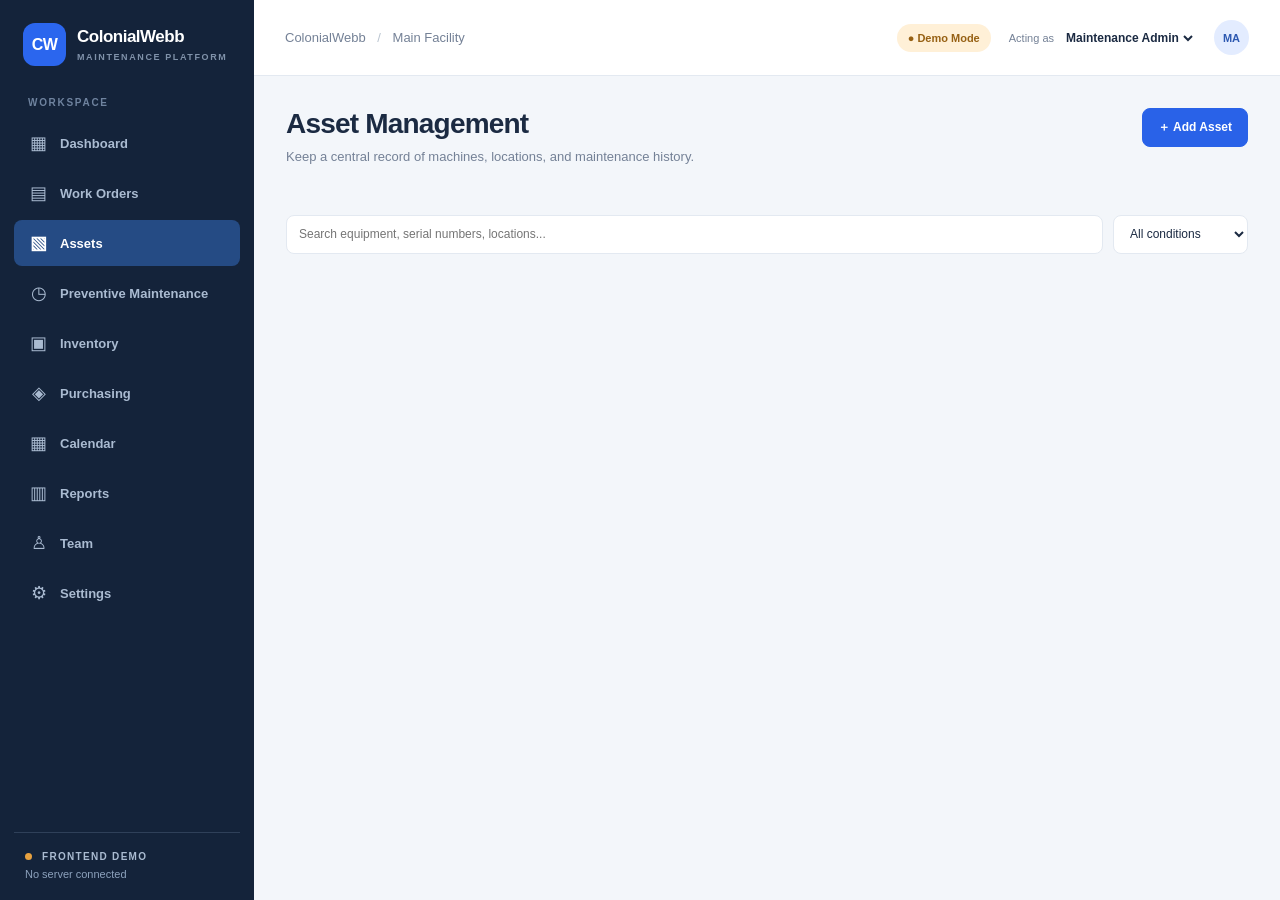
==== ColonialWebbCMMS/assets.html @ 27e4a7b9 "Add files via upload" ====
<!DOCTYPE html>
<html lang="en">
<head>
  <meta charset="UTF-8">
  <meta name="viewport" content="width=device-width, initial-scale=1.0">
  <meta name="description" content="ColonialWebb CMMS frontend prototype">
  <title>Assets · ColonialWebb CMMS</title>
  <link rel="stylesheet" href="css/styles.css">
</head>
<body data-page="assets">
  <!-- Shared sidebar and header are generated by js/app.js. -->
  <div class="app-shell">
    <aside id="sidebar" aria-label="Sidebar"></aside>
    <div class="main-column">
      <header id="topbar"></header>
      <main class="page-container">

<section class="page-heading"><div><h1>Asset Management</h1><p class="page-subtitle">Keep a central record of machines, locations, and maintenance history.</p></div><button class="button button-primary" id="new-asset">＋ Add Asset</button></section>
<section class="metrics" id="asset-metrics"></section>
<div class="toolbar"><input class="search" id="asset-search" placeholder="Search equipment, serial numbers, locations..."><select class="filter" id="asset-filter"><option value="">All conditions</option><option>Operational</option><option>Needs Attention</option><option>Down</option><option>Retired</option></select></div><section class="asset-grid" id="asset-grid"></section>
      </main>
    </div>
  </div>
  <div id="modal-root"></div>
  <div id="toast" role="status" aria-live="polite"></div>

  <!-- All scripts are local. No server, build tools or CDN needed. -->
  <script src="js/seed.js" defer></script>
  <script src="js/store.js" defer></script>
  <script src="js/app.js" defer></script>
  <script src="js/pages/assets.js" defer></script>
</body>
</html>
---- ColonialWebbCMMS/css/styles.css ----
/* ==========================================================
   COLONIALWEBB CMMS — SHARED STYLES
   Edit brand colors in :root; styles apply to every page.
   ========================================================== */
:root {
  --navy: #14233a; --navy-deep: #0d192b; --navy-hover: #223754;
  --blue: #2962e8; --blue-hover: #1e4fc7; --page: #f3f6fa;
  --card: #ffffff; --text: #1b2a42; --muted: #748196;
  --line: #e3e9f1; --table-head: #f7f9fc; --shadow: 0 4px 18px rgba(22,42,70,.035);
  --green: #15805c; --amber: #bb7517; --red: #c83c45;
}
:root[data-theme="dark"] {
  --page: #111a2a; --card: #192639; --text: #e7edf8;
  --muted: #9aacc3; --line: #304158; --table-head: #203149;
  --shadow: none;
}
* { box-sizing: border-box; }
html { scroll-behavior: smooth; }
body { margin: 0; background: var(--page); color: var(--text); font-family: Inter, -apple-system, BlinkMacSystemFont, "Segoe UI", sans-serif; font-size: 14px; }
button, input, select, textarea { font: inherit; }
a { color: inherit; text-decoration: none; }
button { cursor: pointer; }
button:disabled { opacity: .55; cursor: not-allowed; }
.app-shell { display: flex; min-height: 100vh; }
#sidebar { width: 254px; min-width: 254px; background: var(--navy); color: #aabbd1; display: flex; flex-direction: column; padding: 23px 14px 16px; }
.brand { display: flex; align-items: center; gap: 11px; padding: 0 9px 31px; color: white; }
.brand-logo { background: #2b66ee; width: 43px; height: 43px; display: grid; place-items: center; flex-shrink: 0; border-radius: 12px; font-size: 16px; font-weight: 800; letter-spacing: -.7px; }
.brand strong { display: block; font-size: 17px; font-weight: 750; letter-spacing: -.5px; }
.brand small { display: block; color: #8092aa; letter-spacing: 1.6px; font-size: 9px; margin-top: 5px; font-weight: 700; }
.sidebar-label { padding: 0 14px; margin-bottom: 12px; letter-spacing: 1.7px; color: #6f839f; font-size: 10px; font-weight: 800; }
.sidebar-navigation { display: flex; flex-direction: column; gap: 4px; }
.nav-link { display: flex; align-items: center; gap: 12px; border-radius: 8px; padding: 12px 15px; font-size: 13px; font-weight: 550; }
.nav-link:hover { color: #fff; background: var(--navy-hover); }
.nav-link.active { background: #254b84; color: white; font-weight: 700; }
.nav-icon { width: 19px; font-size: 18px; text-align: center; }
.sidebar-bottom { margin-top: auto; border-top: 1px solid #2f4059; padding: 18px 11px 4px; font-size: 10px; letter-spacing: 1.3px; font-weight: 800; }
.sidebar-bottom small { display: block; color: #8da2bd; font-size: 11px; letter-spacing: 0; font-weight: 400; margin-top: 6px; }
.sidebar-status-dot { display: inline-block; border-radius: 50%; width: 7px; height: 7px; background: #e7a140; margin-right: 6px; }
.main-column { flex: 1; min-width: 0; }
#topbar { min-height: 76px; background: var(--card); display: flex; align-items: center; justify-content: space-between; gap: 10px; padding: 14px 31px; border-bottom: 1px solid var(--line); }
.breadcrumb { color: var(--muted); font-size: 13px; }
.breadcrumb span { margin: 0 8px; color: #b9c4d0; }
.topbar-actions { display: flex; gap: 18px; align-items: center; }
.demo-pill { font-size: 11px; font-weight: 750; color: #976114; background: #fff0d7; padding: 8px 11px; border-radius: 100px; white-space: nowrap; }
.user-switch { display: flex; gap: 8px; align-items: center; }
.user-switch span { font-size: 11px; color: var(--muted); }
.user-switch select { max-width: 180px; border: 0; background: var(--card); color: var(--text); font-size: 12px; font-weight: 700; cursor: pointer; }
.avatar { width: 35px; height: 35px; display: grid; place-items: center; background: #e3ecff; color: #2d59b1; font-size: 11px; font-weight: 800; border-radius: 50%; }
.page-container { max-width: 1660px; margin: auto; padding: 32px; }
.page-heading { display: flex; justify-content: space-between; align-items: flex-start; gap: 18px; margin: 0 0 26px; }
h1,h2,h3,h4,p { margin-top: 0; }
h1 { font-size: 28px; letter-spacing: -.8px; margin-bottom: 7px; }
.page-subtitle { color: var(--muted); line-height: 1.5; font-size: 13px; margin-bottom: 0; }
h2 { font-size: 20px; letter-spacing: -.3px; }
h3 { font-size: 16px; }
h4 { font-size: 13px; }
.button-row { display: flex; align-items: center; gap: 9px; flex-wrap: wrap; }
.button { display: inline-flex; justify-content: center; align-items: center; gap: 8px; border: 1px solid transparent; border-radius: 8px; padding: 10px 15px; min-height: 39px; font-size: 12px; font-weight: 700; white-space: nowrap; }
.button-primary { background: var(--blue); border-color: var(--blue); color: white; }
.button-primary:hover { background: var(--blue-hover); }
.button-outline { color: var(--text); background: var(--card); border-color: var(--line); }
.button-outline:hover { border-color: #94b3e9; }
.button-danger { color: #b92e3c; background: #fff1f2; border: 1px solid #f5d3d7; }
.button-small { padding: 6px 10px; min-height: 30px; font-size: 11px; }
.button-link { background: none; border: 0; color: var(--blue); padding: 0; font-size: 12px; font-weight: 700; }
.button-link:hover { text-decoration: underline; }
.card, .table-card { background: var(--card); border: 1px solid var(--line); border-radius: 12px; box-shadow: var(--shadow); }
.card { padding: 23px; }
.metrics { display: grid; grid-template-columns: repeat(4, minmax(0,1fr)); gap: 17px; margin-bottom: 22px; }
.metric { padding: 20px; }
.metric-head { display: flex; align-items: center; justify-content: space-between; gap: 8px; }
.metric-label { color: var(--muted); font-size: 12px; font-weight: 550; }
.metric-icon { width: 40px; height: 40px; display: grid; place-items: center; border-radius: 10px; background: #eaf0ff; color: #2862de; font-size: 21px; }
.metric-icon.amber { background: #fff3e4; color: var(--amber); }
.metric-icon.red { background: #fff0f1; color: var(--red); }
.metric-icon.green { background: #e3f7ef; color: var(--green); }
.metric-value { font-size: 32px; font-weight: 780; letter-spacing: -1px; margin-top: 13px; }
.metric-foot { margin-top: 7px; font-size: 11px; color: var(--muted); }
.section-grid { display: grid; grid-template-columns: 1.45fr 1fr; gap: 20px; margin-bottom: 20px; }
.section-grid.equal { grid-template-columns: 1fr 1fr; }
.section-head { display: flex; align-items: center; justify-content: space-between; gap: 12px; margin-bottom: 17px; }
.section-head h2, .section-head h3 { margin: 0; }
.section-head p { color: var(--muted); margin: 5px 0 0; font-size: 12px; }
.text-muted { color: var(--muted); }
.small { font-size: 12px; }
.tiny { font-size: 11px; }
.flex-between { display: flex; justify-content: space-between; align-items: center; gap: 12px; }
.flex-wrap { flex-wrap: wrap; }
.text-right { text-align: right; }
.mb-20 { margin-bottom: 20px; }
.mb-12 { margin-bottom: 12px; }
.mt-16 { margin-top: 16px; }
.table-card { overflow: hidden; margin-bottom: 20px; }
.table-header { padding: 21px 22px; display: flex; align-items: center; justify-content: space-between; gap: 15px; border-bottom: 1px solid var(--line); }
.table-header h2, .table-header h3 { margin: 0; }
.table-header p { font-size: 12px; color: var(--muted); margin: 6px 0 0; }
.table-scroll { width: 100%; overflow-x: auto; }
table { width: 100%; border-collapse: collapse; }
th { text-transform: uppercase; color: var(--muted); background: var(--table-head); letter-spacing: .6px; font-size: 10px; font-weight: 800; white-space: nowrap; }
tr { border-bottom: 1px solid var(--line); }
tbody tr:last-child { border-bottom: 0; }
tbody tr:hover { background: rgba(90,130,200,.035); }
th,td { padding: 15px 17px; text-align: left; vertical-align: middle; }
td { font-size: 12px; }
.cell-title { font-weight: 700; }
.cell-id { color: var(--blue); font-weight: 700; white-space: nowrap; }
.cell-nowrap { white-space: nowrap; }
.cell-secondary { color: var(--muted); display: block; font-size: 11px; margin-top: 4px; }
.badge { display: inline-block; border-radius: 6px; padding: 5px 9px; font-size: 10px; line-height: 1.3; font-weight: 800; white-space: nowrap; }
.badge-green { color: #087e54; background: #dcf5e9; }
.badge-blue { color: #265cbd; background: #e7efff; }
.badge-amber { color: #9e610e; background: #fff0d9; }
.badge-red { color: #b52f3b; background: #ffe8eb; }
.badge-purple { color: #7547b3; background: #f0e8fd; }
.badge-gray { color: #596c83; background: #eaf0f5; }
.toolbar { display: flex; gap: 10px; flex-wrap: wrap; align-items: center; margin-bottom: 18px; }
.search, .filter, .form-field input, .form-field select, .form-field textarea { border: 1px solid var(--line); border-radius: 8px; background: var(--card); color: var(--text); padding: 10px 12px; outline: none; font-size: 12px; min-height: 39px; }
.search:focus, .filter:focus, .form-field input:focus, .form-field select:focus, .form-field textarea:focus { border-color: #6b96ed; box-shadow: 0 0 0 3px rgba(40,100,220,.09); }
.search { flex: 1; min-width: 200px; }
.filter { min-width: 135px; }
.note { color: var(--muted); font-size: 12px; line-height: 1.6; }
.note-box { background: var(--table-head); border: 1px solid var(--line); border-radius: 9px; padding: 14px 16px; font-size: 12px; line-height: 1.7; color: var(--muted); }
.note-box strong { color: var(--text); }
.empty-state { text-align: center; padding: 38px 22px; color: var(--muted); }
.empty-icon { font-size: 31px; margin-bottom: 12px; opacity: .55; }
.empty-state h3 { color: var(--text); margin: 0 0 6px; }
.empty-state p { margin-bottom: 0; }
.line-list { list-style: none; margin: 0; padding: 0; }
.line-list li { padding: 13px 0; border-bottom: 1px solid var(--line); }
.line-list li:last-child { border-bottom: none; }
.list-title { font-size: 12px; font-weight: 700; }
.list-meta { color: var(--muted); font-size: 11px; margin-top: 6px; }
.activity-dot { width: 8px; height: 8px; border-radius: 50%; background: var(--blue); flex: 0 0 auto; margin-top: 5px; }
.activity-row { display: flex; gap: 12px; padding: 12px 0; border-bottom: 1px solid var(--line); }
.activity-row:last-child { border-bottom: 0; }
.bar-chart { display: flex; align-items: end; gap: 13px; height: 186px; padding: 16px 4px 0; border-bottom: 1px solid var(--line); }
.bar-group { flex: 1; min-width: 0; display: flex; height: 100%; align-items: end; justify-content: center; gap: 4px; }
.bar { width: 28%; min-width: 7px; max-width: 23px; background: #bbcff9; border-radius: 5px 5px 0 0; min-height: 2px; }
.bar.done { background: var(--blue); }
.bar-labels { display: flex; justify-content: space-around; margin-top: 9px; color: var(--muted); font-size: 10px; }
.chart-key { color: var(--muted); margin-top: 18px; display: flex; gap: 19px; font-size: 11px; }
.key-dot { width: 10px; height: 10px; display: inline-block; vertical-align: middle; border-radius: 2px; background: var(--blue); margin-right: 5px; }
.key-dot.light { background: #bbcff9; }
.asset-grid { display: grid; grid-template-columns: repeat(3, minmax(0,1fr)); gap: 17px; }
.asset-card { padding: 22px; }
.asset-icon { width: 45px; height: 45px; display: grid; place-items: center; border-radius: 11px; color: #356bdd; background: #eaf1ff; font-size: 22px; margin-bottom: 18px; }
.asset-card h3 { margin-bottom: 7px; }
.asset-bottom { margin-top: 18px; padding-top: 14px; border-top: 1px solid var(--line); }
.asset-bottom .tiny { display: block; margin-bottom: 5px; }
.progress-track { height: 10px; background: var(--line); border-radius: 10px; overflow: hidden; }
.progress-fill { height: 100%; background: var(--blue); border-radius: inherit; }
.progress-row { margin: 20px 0; }
.progress-label { display: flex; justify-content: space-between; gap: 14px; font-size: 12px; margin-bottom: 9px; }
.calendar-layout { display: grid; grid-template-columns: minmax(0,1.7fr) minmax(250px,.8fr); gap: 20px; }
.calendar-grid { display: grid; grid-template-columns: repeat(7, minmax(0,1fr)); gap: 6px; }
.calendar-weekday { text-align: center; padding: 10px 0; font-size: 10px; font-weight: 800; color: var(--muted); }
.calendar-day { position: relative; min-height: 90px; display: flex; flex-direction: column; align-items: flex-start; gap: 7px; padding: 10px; border: 1px solid var(--line); background: var(--card); color: var(--text); border-radius: 7px; font-size: 12px; text-align: left; }
.calendar-day:hover { border-color: #88aeeb; }
.calendar-day.selected { outline: 2px solid var(--blue); outline-offset: -2px; }
.calendar-day.today .calendar-number { background: var(--blue); color: white; padding: 4px 7px; border-radius: 5px; }
.calendar-day.outside { opacity: .35; }
.calendar-events { display: flex; flex-wrap: wrap; gap: 4px; }
.event-count { font-size: 10px; padding: 4px 6px; border-radius: 4px; color: #215ac0; background: #eaf1ff; }
.event-count.pm { color: #a46719; background: #fff2e1; }
.modal-backdrop { position: fixed; inset: 0; background: rgba(8,18,32,.65); display: flex; align-items: center; justify-content: center; padding: 18px; z-index: 100; }
.modal-card { width: 100%; max-width: 660px; max-height: min(92vh,900px); display: flex; flex-direction: column; border-radius: 14px; background: var(--card); box-shadow: 0 25px 90px rgba(0,0,0,.2); }
.modal-heading { padding: 22px 24px 16px; border-bottom: 1px solid var(--line); display: flex; align-items: center; justify-content: space-between; gap: 15px; }
.modal-heading h2 { margin: 0; }
.icon-button { border: 0; background: transparent; color: var(--muted); font-size: 17px; padding: 5px; }
#modal-form { min-height: 0; overflow: auto; }
.modal-body { padding: 21px 24px; display: grid; grid-template-columns: repeat(2,minmax(0,1fr)); gap: 16px; }
.form-field { display: flex; flex-direction: column; gap: 7px; min-width: 0; }
.form-field span { font-size: 11px; font-weight: 750; }
.form-field input,.form-field select,.form-field textarea { width: 100%; }
.form-field textarea { resize: vertical; min-height: 75px; }
.full { grid-column: 1/-1; }
.modal-footer { display: flex; justify-content: flex-end; gap: 9px; padding: 16px 24px 22px; border-top: 1px solid var(--line); }
.toast { display: none; position: fixed; right: 22px; bottom: 22px; z-index: 150; padding: 15px 19px; background: #183757; color: white; box-shadow: 0 8px 25px rgba(0,0,0,.14); border-radius: 9px; font-size: 12px; max-width: min(90vw, 380px); }
.toast.show { display: block; }
.toast.danger { background: #aa3140; }
.summary-pair { display: grid; grid-template-columns: 130px 1fr; gap: 10px 15px; font-size: 12px; }
.summary-pair dt { color: var(--muted); }
.summary-pair dd { margin: 0; font-weight: 600; overflow-wrap: anywhere; }
.settings-box { max-width: 800px; }
.danger-zone { border-color: #eab3bc; }
@media (max-width: 1250px) { .metrics { grid-template-columns: repeat(2,minmax(0,1fr)); } .asset-grid { grid-template-columns: repeat(2,minmax(0,1fr)); } }
@media (max-width: 930px) { #sidebar { width: 208px; min-width: 208px; } .page-container { padding: 24px; } .section-grid,.section-grid.equal,.calendar-layout { grid-template-columns: 1fr; } }
@media (max-width: 690px) { .app-shell { display: block; } #sidebar { width: 100%; min-width: 0; padding: 12px; } .brand { padding: 0 3px 12px; } .sidebar-label,.sidebar-bottom { display: none; } .sidebar-navigation { flex-direction: row; overflow-x: auto; } .nav-link { flex: 0 0 auto; padding: 9px 12px; font-size: 12px; } .nav-icon { display: none; } #topbar { padding: 10px 16px; min-height: 62px; } .user-switch span, .breadcrumb, .avatar { display: none; } .topbar-actions { margin-left: auto; gap: 8px; } .page-container { padding: 20px 14px; } .page-heading { flex-direction: column; align-items: stretch; } h1 { font-size: 23px; } .asset-grid { grid-template-columns: 1fr; } .calendar-day { min-height: 61px; padding: 6px; } .event-count { font-size: 9px; } .modal-body { grid-template-columns: 1fr; } }
@media (max-width: 410px) { .metrics { gap: 9px; } .metric { padding: 13px; } .metric-value { font-size: 26px; } .metric-label { font-size: 10px; } .metric-icon { width: 32px; height: 32px; } .calendar-day { min-height: 55px; } .event-count { font-size: 0; width: 9px; height: 9px; padding: 0; border-radius: 50%; } }
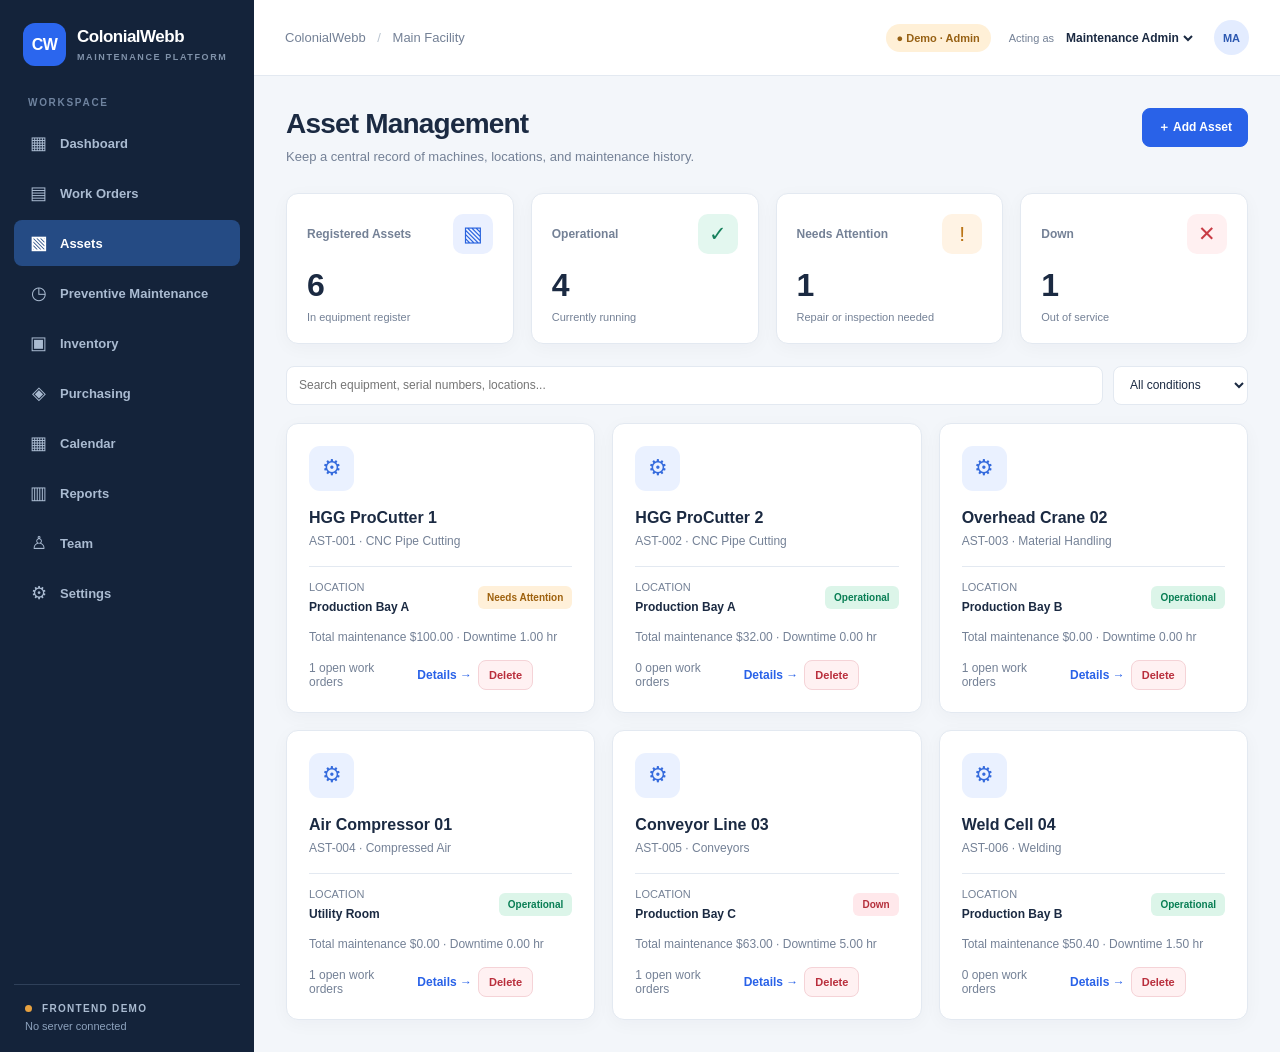
==== commit 18e5e4f2: "auto analytics" ====
--- a/ColonialWebbCMMS/assets.html
+++ b/ColonialWebbCMMS/assets.html
@@ -26,7 +26,10 @@
 
   <!-- All scripts are local. No server, build tools or CDN needed. -->
   <script src="js/seed.js" defer></script>
+  <script src="js/config.js" defer></script>
+  <script src="js/data-client.js" defer></script>
   <script src="js/store.js" defer></script>
+  <script src="js/analytics.js" defer></script>
   <script src="js/app.js" defer></script>
   <script src="js/pages/assets.js" defer></script>
 </body>
--- a/ColonialWebbCMMS/css/styles.css
+++ b/ColonialWebbCMMS/css/styles.css
@@ -187,3 +187,26 @@
 @media (max-width: 930px) { #sidebar { width: 208px; min-width: 208px; } .page-container { padding: 24px; } .section-grid,.section-grid.equal,.calendar-layout { grid-template-columns: 1fr; } }
 @media (max-width: 690px) { .app-shell { display: block; } #sidebar { width: 100%; min-width: 0; padding: 12px; } .brand { padding: 0 3px 12px; } .sidebar-label,.sidebar-bottom { display: none; } .sidebar-navigation { flex-direction: row; overflow-x: auto; } .nav-link { flex: 0 0 auto; padding: 9px 12px; font-size: 12px; } .nav-icon { display: none; } #topbar { padding: 10px 16px; min-height: 62px; } .user-switch span, .breadcrumb, .avatar { display: none; } .topbar-actions { margin-left: auto; gap: 8px; } .page-container { padding: 20px 14px; } .page-heading { flex-direction: column; align-items: stretch; } h1 { font-size: 23px; } .asset-grid { grid-template-columns: 1fr; } .calendar-day { min-height: 61px; padding: 6px; } .event-count { font-size: 9px; } .modal-body { grid-template-columns: 1fr; } }
 @media (max-width: 410px) { .metrics { gap: 9px; } .metric { padding: 13px; } .metric-value { font-size: 26px; } .metric-label { font-size: 10px; } .metric-icon { width: 32px; height: 32px; } .calendar-day { min-height: 55px; } .event-count { font-size: 0; width: 9px; height: 9px; padding: 0; border-radius: 50%; } }
+
+/* Role-based demo controls and management actions */
+[hidden] { display: none !important; }
+.notice-readonly { margin: 0 0 18px; padding: 13px 17px; background: var(--table-head); color: var(--muted); border: 1px solid var(--line); border-left: 4px solid var(--blue); border-radius: 8px; font-size: 12px; }
+.action-buttons { display: flex; gap: 6px; align-items: center; flex-wrap: wrap; min-width: 155px; }
+.action-buttons .button { white-space: nowrap; }
+.workorder-parts { border: 1px solid var(--line); border-radius: 9px; padding: 12px; background: var(--table-head); }
+.workorder-parts h3 { margin: 0 0 6px; font-size: 13px; }
+.workorder-parts ul { margin: 8px 0 3px; padding-left: 17px; }
+.workorder-parts li { padding: 4px 0; }
+.role-explainer { margin-top: 10px; }
+
+/* Automated maintenance analytics */
+.analytics-heading { display:flex;align-items:end;justify-content:space-between;gap:14px;flex-wrap:wrap;margin:28px 0 15px; }
+.analytics-heading h2 { margin:0 0 5px; }
+.analytics-heading p { margin:0; }
+.analytics-range { min-width:150px; }
+.analytics-range select { border:1px solid var(--line);background:var(--card);border-radius:8px;color:var(--text);padding:10px;min-height:39px; }
+.kpi-inline { display:flex;gap:12px;flex-wrap:wrap;align-items:center;justify-content:space-between;margin:10px 0; }
+.kpi-inline span,.kpi-inline strong { background:var(--card);border:1px solid var(--line);border-radius:6px;padding:8px; }
+.timer-action { display:flex;align-items:center;justify-content:space-between;gap:12px;border:1px solid var(--line);padding:12px;border-radius:9px;margin:8px 0; }
+.timer-action strong { display:block;margin-bottom:3px; }
+@media (max-width:690px) { .analytics-range {width:100%;} .timer-action {flex-wrap:wrap;} }
